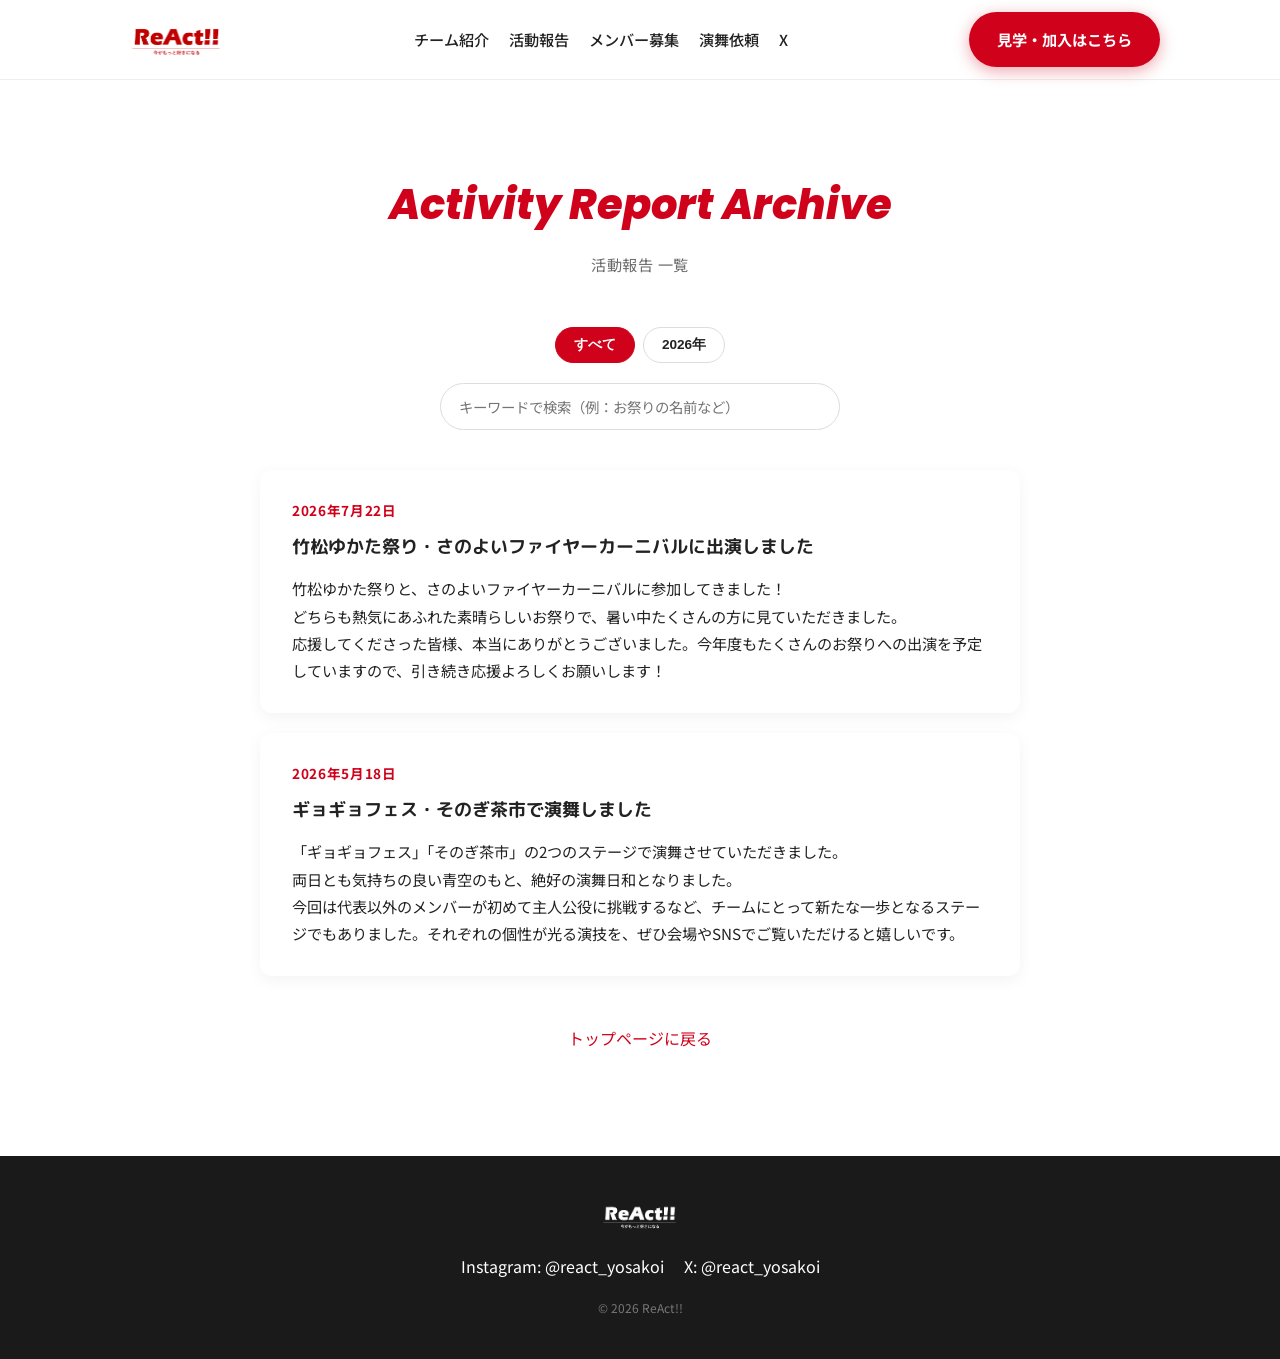
==== activities.html @ b8616d78 "Xのリンクを追加、活動報告を直近3件表示＋一覧ページ（年フィルター・キーワード検索）に対応 Co-Authored-By: Claude Sonnet 5 <noreply@anthropic.com" ====
<!DOCTYPE html>
<html lang="ja">
<head>
<meta charset="UTF-8">
<meta name="viewport" content="width=device-width, initial-scale=1.0">
<title>活動報告一覧 ｜ ReAct!!</title>
<meta name="description" content="よさこいチームReAct!!の活動報告一覧。年ごとの絞り込み・キーワード検索ができます。">

<link rel="preconnect" href="https://fonts.googleapis.com">
<link rel="preconnect" href="https://fonts.gstatic.com" crossorigin>
<link href="https://fonts.googleapis.com/css2?family=M+PLUS+Rounded+1c:wght@700;800&family=Poppins:ital,wght@0,700;0,800;1,800&family=Noto+Sans+JP:wght@400;500;700&display=swap" rel="stylesheet">

<link rel="stylesheet" href="css/style.css">
</head>
<body>

<!-- ==================== ヘッダー ==================== -->
<header class="site-header">
  <div class="container header-inner">
    <a href="index.html" class="logo-link">
      <img src="assets/logo/logo-red-on-white.png" alt="ReAct!! 今がもっと好きになる" class="logo-img">
    </a>
    <nav class="site-nav">
      <a href="index.html#about">チーム紹介</a>
      <a href="index.html#activities">活動報告</a>
      <a href="index.html#join">メンバー募集</a>
      <a href="index.html#contact">演舞依頼</a>
      <a href="https://x.com/react_yosakoi" target="_blank" rel="noopener">X</a>
    </nav>
    <a href="index.html#join" class="btn btn-pill">見学・加入はこちら</a>
  </div>
</header>

<section class="section">
  <div class="container">
    <div class="bi-heading">
      <p class="bi-heading-en">Activity Report Archive</p>
      <p class="bi-heading-ja">活動報告 一覧</p>
    </div>

    <!-- 年フィルター・キーワード検索（中身はjs/main.jsが自動で作ります） -->
    <div class="archive-toolbar">
      <div id="year-filter" class="year-filter"></div>
      <div class="keyword-search-wrap">
        <input type="text" id="keyword-search" class="keyword-search-input" placeholder="キーワードで検索（例：お祭りの名前など）">
      </div>
    </div>

    <div id="blog-archive-list" class="blog-list">
      <!-- ここにjs/main.jsがjs/posts-data.jsの全記事を自動で表示します -->
    </div>

    <p class="archive-back-link">
      <a href="index.html#activities">トップページに戻る</a>
    </p>
  </div>
</section>

<!-- ==================== フッター ==================== -->
<footer class="site-footer">
  <div class="container footer-inner">
    <img src="assets/logo/logo-white-transparent.png" alt="ReAct!! 今がもっと好きになる" class="footer-logo-img">
    <div class="footer-social">
      <a href="https://www.instagram.com/react_yosakoi/" target="_blank" rel="noopener" class="footer-instagram">Instagram: @react_yosakoi</a>
      <a href="https://x.com/react_yosakoi" target="_blank" rel="noopener" class="footer-instagram">X: @react_yosakoi</a>
    </div>
    <p class="footer-copyright">&copy; <span id="year"></span> ReAct!!</p>
  </div>
</footer>

<script src="js/posts-data.js"></script>
<script src="js/main.js"></script>
</body>
</html>
---- css/style.css ----
/* =========================================================
   ReAct!! 公式サイト スタイルシート
   このファイルは見た目（色・余白・フォント等）を決めています。
   文章の変更は index.html を編集してください。
   ========================================================= */

:root {
  --color-primary: #d0021b;      /* チームカラー（赤） */
  --color-primary-dark: #a30115;
  --color-text: #222222;
  --color-text-light: #6b6b6b;
  --color-bg: #ffffff;
  --color-bg-alt: #fbf5f5;
  --color-bg-dark: #0c0505;      /* ダーク演出セクション用 */
  --color-bg-dark-2: #1a0808;
  --font-heading: "M PLUS Rounded 1c", "Noto Sans JP", sans-serif;
  --font-display: "Poppins", "M PLUS Rounded 1c", sans-serif; /* 英字の大見出し用 */
  --font-body: "Noto Sans JP", "Hiragino Kaku Gothic ProN", "Meiryo", sans-serif;
  --max-width: 1080px;
}

* { box-sizing: border-box; }

html { scroll-behavior: smooth; }

body {
  margin: 0;
  font-family: var(--font-body);
  color: var(--color-text);
  background: var(--color-bg);
  line-height: 1.8;
}

img { max-width: 100%; display: block; }

a {
  color: var(--color-primary);
  text-decoration: none;
}
a:hover { text-decoration: underline; }

.container {
  max-width: var(--max-width);
  margin: 0 auto;
  padding: 0 20px;
}

/* ---------- ヘッダー ---------- */
.site-header {
  position: sticky;
  top: 0;
  background: #ffffffee;
  backdrop-filter: blur(6px);
  border-bottom: 1px solid #eee;
  z-index: 100;
}

.header-inner {
  display: flex;
  align-items: center;
  justify-content: space-between;
  padding-top: 12px;
  padding-bottom: 12px;
  flex-wrap: wrap;
  gap: 16px;
}

.logo-link { display: inline-block; }

.logo-img {
  height: 48px;
  width: auto;
  display: block;
}

.site-nav {
  display: flex;
  gap: 20px;
  flex-wrap: wrap;
  flex: 1;
  justify-content: center;
}

.site-nav a {
  color: var(--color-text);
  font-weight: 500;
  font-size: 0.95rem;
}

.site-nav a:hover { color: var(--color-primary); text-decoration: none; }

.btn-pill {
  background: var(--color-primary);
  color: #fff;
  padding: 12px 24px;
  border-radius: 999px;
  font-weight: 700;
  font-size: 0.9rem;
  box-shadow: 0 4px 16px rgba(208, 2, 27, 0.35);
  white-space: nowrap;
}
.btn-pill:hover { text-decoration: none; opacity: 0.9; }

/* ---------- ヒーロー（ダーク演出） ---------- */
.hero-dark {
  position: relative;
  background: radial-gradient(ellipse at center 30%, var(--color-bg-dark-2) 0%, var(--color-bg-dark) 55%, #000 100%);
  color: #fff;
  padding: 120px 0 100px;
  text-align: center;
  overflow: hidden;
}

.hero-glow {
  position: absolute;
  top: 45%;
  left: 50%;
  transform: translate(-50%, -50%);
  width: 640px;
  height: 640px;
  max-width: 140vw;
  max-height: 140vw;
  background: radial-gradient(circle, rgba(208, 2, 27, 0.55) 0%, rgba(208, 2, 27, 0.15) 45%, transparent 70%);
  filter: blur(10px);
  pointer-events: none;
}

.hero-inner {
  position: relative;
  z-index: 1;
}

.hero-eyebrow {
  font-size: 0.9rem;
  letter-spacing: 0.15em;
  opacity: 0.85;
  margin: 0 0 20px;
}

.hero-logo-text {
  font-family: var(--font-display);
  font-style: italic;
  font-weight: 800;
  font-size: clamp(3rem, 12vw, 6.5rem);
  margin: 0 0 20px;
  line-height: 1;
  color: #fff;
  text-shadow: 0 0 24px rgba(208, 2, 27, 0.9), 0 0 60px rgba(208, 2, 27, 0.5);
}

.hero-logo-bang { color: #fff; }

.hero-tagline {
  font-size: 1.1rem;
  letter-spacing: 0.3em;
  margin: 0 0 40px;
  opacity: 0.95;
}

.hero-buttons {
  display: flex;
  gap: 16px;
  justify-content: center;
  flex-wrap: wrap;
}

.hero-scroll {
  position: relative;
  z-index: 1;
  text-align: center;
  font-size: 0.7rem;
  letter-spacing: 0.2em;
  color: #999;
  margin: 48px 0 0;
}

.btn {
  display: inline-block;
  padding: 14px 28px;
  border-radius: 999px;
  font-weight: 700;
  font-size: 0.95rem;
  transition: transform 0.15s ease, opacity 0.15s ease;
}
.btn:hover { transform: translateY(-2px); text-decoration: none; }

.btn-primary {
  background: var(--color-primary);
  color: #fff;
}

.btn-outline {
  border: 2px solid #fff;
  color: #fff;
}

.btn-light {
  background: #fff;
  color: var(--color-primary);
}

.btn-outline-light {
  border: 2px solid #fff;
  color: #fff;
}

.btn-outline-dark {
  border: 2px solid var(--color-primary);
  color: var(--color-primary);
}

/* ---------- セクション共通 ---------- */
.section {
  padding: 88px 0;
}

.section-alt {
  background: var(--color-bg-alt);
}

.section-dark {
  background: radial-gradient(ellipse at center, var(--color-bg-dark-2) 0%, var(--color-bg-dark) 70%);
  color: #fff;
}

/* 英字＋日本語の2段見出し */
.bi-heading {
  text-align: center;
  margin: 0 0 48px;
}

.bi-heading-en {
  font-family: var(--font-display);
  font-style: italic;
  font-weight: 800;
  font-size: clamp(1.8rem, 5vw, 2.6rem);
  color: var(--color-primary);
  margin: 0 0 8px;
}

.bi-heading-ja {
  font-size: 0.95rem;
  color: var(--color-text-light);
  letter-spacing: 0.05em;
  margin: 0;
}

.bi-heading-light .bi-heading-en { color: #fff; }
.bi-heading-light .bi-heading-ja { color: #bbb; }

.section-lead {
  text-align: center;
  color: var(--color-text-light);
  margin: 0 0 40px;
}

/* ---------- チーム紹介 ---------- */
.about-content {
  max-width: 720px;
  margin: 0 auto;
}

.about-facts {
  margin-top: 32px;
  display: grid;
  grid-template-columns: 1fr 1fr;
  gap: 16px 24px;
}

.about-fact dt {
  font-weight: 700;
  color: var(--color-primary);
  font-size: 0.85rem;
  margin-bottom: 4px;
}

.about-fact dd {
  margin: 0;
}

/* ---------- なぜReAct!!なのか ---------- */
.why-name {
  margin-top: 64px;
  padding-top: 56px;
  border-top: 1px solid #eee;
}

.why-name-eyebrow {
  text-align: center;
  font-size: 0.85rem;
  color: var(--color-text-light);
  letter-spacing: 0.1em;
  margin: 0 0 4px;
}

.why-name-title {
  font-family: var(--font-heading);
  font-size: 1.4rem;
  color: var(--color-text);
  text-align: center;
  margin: 0 0 32px;
}

.why-name-grid {
  display: grid;
  grid-template-columns: repeat(auto-fit, minmax(240px, 1fr));
  gap: 24px;
  max-width: 960px;
  margin: 0 auto;
}

.why-name-item {
  background: var(--color-bg-alt);
  border-radius: 12px;
  padding: 24px;
  text-align: center;
}

.why-name-number {
  display: inline-block;
  font-family: var(--font-heading);
  font-size: 1.4rem;
  color: var(--color-primary);
  margin-bottom: 8px;
}

.why-name-item h4 {
  font-family: var(--font-heading);
  margin: 0 0 10px;
  font-size: 1.05rem;
}

.why-name-item p {
  margin: 0;
  font-size: 0.9rem;
  color: var(--color-text-light);
}

/* ---------- Vision ---------- */
.vision-card {
  max-width: 800px;
  margin: 0 auto;
  background: rgba(255, 255, 255, 0.04);
  border: 1px solid rgba(255, 255, 255, 0.12);
  border-radius: 16px;
  padding: 48px 40px;
  text-align: center;
}

.vision-headline {
  font-family: var(--font-heading);
  font-size: clamp(1.4rem, 4vw, 2rem);
  font-weight: 800;
  margin: 0 0 24px;
  line-height: 1.5;
}

.vision-highlight {
  color: var(--color-primary);
  text-decoration: underline;
  text-decoration-thickness: 3px;
  text-underline-offset: 4px;
}

.vision-body {
  color: #ccc;
  margin: 0;
  font-size: 0.95rem;
}

/* ---------- Information（活動情報カード） ---------- */
.info-cards {
  display: grid;
  grid-template-columns: repeat(auto-fit, minmax(260px, 1fr));
  gap: 24px;
}

.info-card {
  background: #fff;
  border-left: 4px solid var(--color-primary);
  border-radius: 10px;
  box-shadow: 0 4px 16px rgba(0, 0, 0, 0.06);
  padding: 24px 28px;
}

.info-card h4 {
  margin: 0 0 16px;
  font-family: var(--font-heading);
  color: var(--color-text);
}

.info-card-list {
  list-style: none;
  padding: 0;
  margin: 0;
  display: flex;
  flex-direction: column;
  gap: 10px;
}

.info-card-list li {
  display: flex;
  align-items: baseline;
  justify-content: space-between;
  gap: 12px;
}

.info-tag {
  color: var(--color-text-light);
  font-size: 0.85rem;
}

.info-value {
  font-weight: 700;
  color: var(--color-primary);
}

.info-card-list-text li {
  display: list-item;
  list-style: disc;
  margin-left: 1.1em;
  justify-content: flex-start;
  color: var(--color-text);
  font-size: 0.92rem;
}

.info-card-note {
  margin: 14px 0 0;
  font-size: 0.75rem;
  color: var(--color-text-light);
}

/* ---------- 活動報告（ブログ） ---------- */
.blog-list {
  display: grid;
  gap: 20px;
  max-width: 760px;
  margin: 0 auto;
}

.blog-post {
  background: #fff;
  border-radius: 12px;
  padding: 28px 32px;
  box-shadow: 0 4px 16px rgba(0, 0, 0, 0.05);
}

.blog-post-date {
  color: var(--color-primary);
  font-weight: 700;
  font-size: 0.85rem;
  margin: 0 0 8px;
  letter-spacing: 0.05em;
}

.blog-post-title {
  font-family: var(--font-heading);
  margin: 0 0 12px;
  font-size: 1.15rem;
}

.blog-post-body {
  margin: 0;
  color: var(--color-text);
  font-size: 0.95rem;
}

.blog-empty {
  text-align: center;
  color: var(--color-text-light);
}

/* ---------- 活動報告 一覧ページ（フィルター・検索） ---------- */
.archive-toolbar {
  max-width: 760px;
  margin: 0 auto 40px;
  display: flex;
  flex-direction: column;
  gap: 20px;
}

.year-filter {
  display: flex;
  flex-wrap: wrap;
  gap: 8px;
  justify-content: center;
}

.year-filter-btn {
  border: 1px solid #ddd;
  background: #fff;
  color: var(--color-text);
  border-radius: 999px;
  padding: 8px 18px;
  font-size: 0.85rem;
  font-weight: 600;
  cursor: pointer;
  transition: background 0.15s ease, color 0.15s ease, border-color 0.15s ease;
}

.year-filter-btn:hover {
  border-color: var(--color-primary);
}

.year-filter-btn.is-active {
  background: var(--color-primary);
  border-color: var(--color-primary);
  color: #fff;
}

.keyword-search-wrap {
  max-width: 400px;
  margin: 0 auto;
  width: 100%;
}

.keyword-search-input {
  width: 100%;
  padding: 12px 18px;
  border-radius: 999px;
  border: 1px solid #ddd;
  font-size: 0.9rem;
  font-family: var(--font-body);
}

.keyword-search-input:focus {
  outline: none;
  border-color: var(--color-primary);
}

.archive-back-link {
  text-align: center;
  margin-top: 48px;
}

.activity-more {
  text-align: center;
  margin-top: 40px;
}

/* ---------- メンバー募集 ---------- */
.join-section {
  background: linear-gradient(160deg, var(--color-primary-dark) 0%, var(--color-primary) 100%);
  color: #fff;
  text-align: center;
}

.join-lead {
  max-width: 640px;
  margin: 0 auto 32px;
}

.join-highlights {
  list-style: none;
  padding: 0;
  margin: 0 auto 36px;
  max-width: 480px;
  display: flex;
  flex-direction: column;
  gap: 12px;
}

.join-highlights li {
  background: rgba(255, 255, 255, 0.12);
  border-radius: 8px;
  padding: 12px 20px;
  font-size: 0.92rem;
}

.join-buttons {
  display: flex;
  gap: 16px;
  justify-content: center;
  flex-wrap: wrap;
  margin-bottom: 16px;
}

.join-note {
  font-size: 0.85rem;
  opacity: 0.9;
}

/* ---------- 演舞依頼・お問い合わせ ---------- */
.contact-lead {
  text-align: center;
  max-width: 640px;
  margin: 0 auto 40px;
  color: var(--color-text-light);
}

.contact-form-wrap {
  max-width: 720px;
  margin: 0 auto 32px;
  background: var(--color-bg-alt);
  border: 2px dashed #e3c9cc;
  border-radius: 12px;
  min-height: 160px;
  display: flex;
  align-items: center;
  justify-content: center;
  padding: 32px;
  text-align: center;
}

.contact-form-wrap iframe {
  width: 100%;
  min-height: 900px;
  border: none;
  border-radius: 8px;
}

.contact-form-placeholder {
  color: var(--color-text-light);
  margin: 0;
  font-size: 0.9rem;
}

.contact-buttons {
  text-align: center;
}

/* ---------- フッター ---------- */
.site-footer {
  background: #1a1a1a;
  color: #ccc;
  padding: 40px 0;
  text-align: center;
}

.footer-logo-img {
  height: 40px;
  width: auto;
  margin: 0 auto 16px;
}

.footer-social {
  display: flex;
  gap: 20px;
  justify-content: center;
  flex-wrap: wrap;
  margin-bottom: 16px;
}

.footer-instagram {
  display: inline-block;
  color: #fff;
  margin-bottom: 0;
}

.footer-copyright {
  font-size: 0.75rem;
  color: #777;
  margin: 0;
}

/* ---------- レスポンシブ（スマホ） ---------- */
@media (max-width: 600px) {
  .header-inner { justify-content: center; text-align: center; }
  .site-nav { justify-content: center; order: 3; flex-basis: 100%; }
  .btn-pill { order: 2; }
  .about-facts { grid-template-columns: 1fr; }
  .hero-dark { padding: 88px 0 64px; }
  .section { padding: 64px 0; }
  .vision-card { padding: 32px 24px; }
}
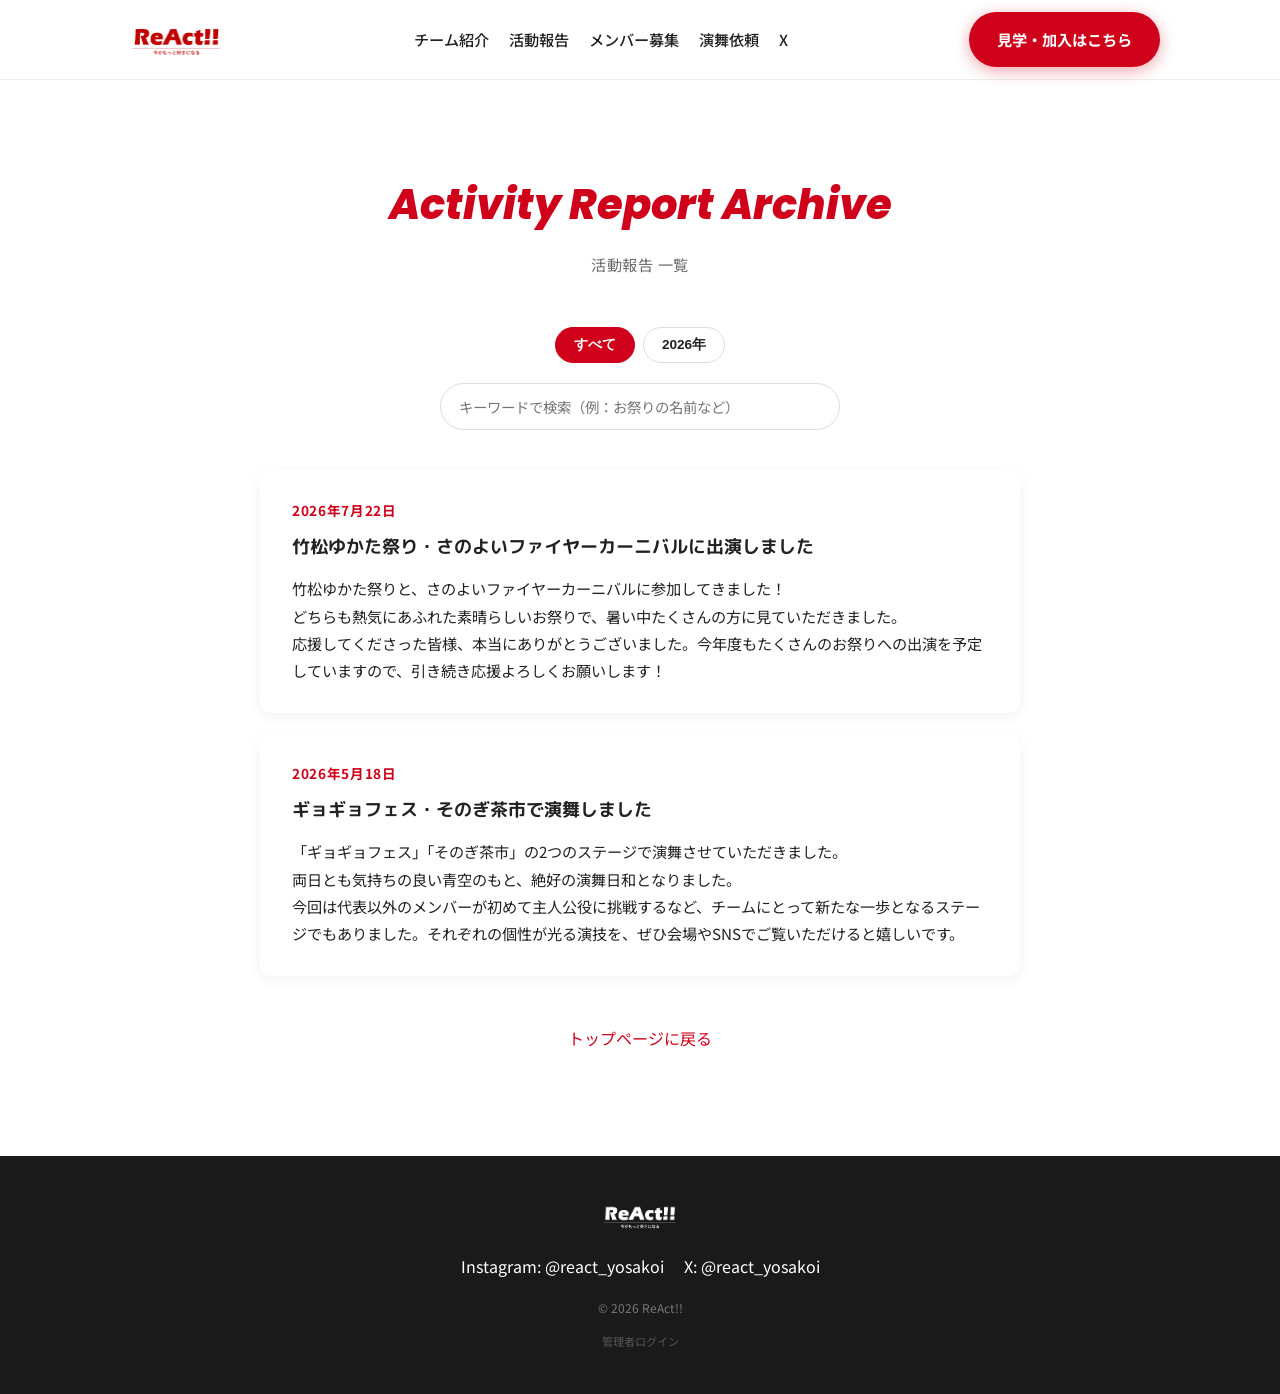
==== commit 5421f49d: "管理者ページ（admin.html）を追加：GitHubトークンでログインし、フォームからブログを投稿できる仕組み Co-Authored-By: Claude Sonnet 5 <noreply@a" ====
--- a/activities.html
+++ b/activities.html
@@ -65,10 +65,10 @@
       <a href="https://x.com/react_yosakoi" target="_blank" rel="noopener" class="footer-instagram">X: @react_yosakoi</a>
     </div>
     <p class="footer-copyright">&copy; <span id="year"></span> ReAct!!</p>
+    <a href="admin.html" class="footer-admin-link">管理者ログイン</a>
   </div>
 </footer>
 
-<script src="js/posts-data.js"></script>
 <script src="js/main.js"></script>
 </body>
 </html>
--- a/css/style.css
+++ b/css/style.css
@@ -441,8 +441,18 @@
 .blog-post {
   background: #fff;
   border-radius: 12px;
+  overflow: hidden;
+  box-shadow: 0 4px 16px rgba(0, 0, 0, 0.05);
+}
+
+.blog-post-image {
+  width: 100%;
+  max-height: 360px;
+  object-fit: cover;
+}
+
+.blog-post-content {
   padding: 28px 32px;
-  box-shadow: 0 4px 16px rgba(0, 0, 0, 0.05);
 }
 
 .blog-post-date {
@@ -653,6 +663,14 @@
   margin: 0;
 }
 
+.footer-admin-link {
+  display: inline-block;
+  margin-top: 12px;
+  font-size: 0.7rem;
+  color: #555;
+}
+.footer-admin-link:hover { color: #999; }
+
 /* ---------- レスポンシブ（スマホ） ---------- */
 @media (max-width: 600px) {
   .header-inner { justify-content: center; text-align: center; }
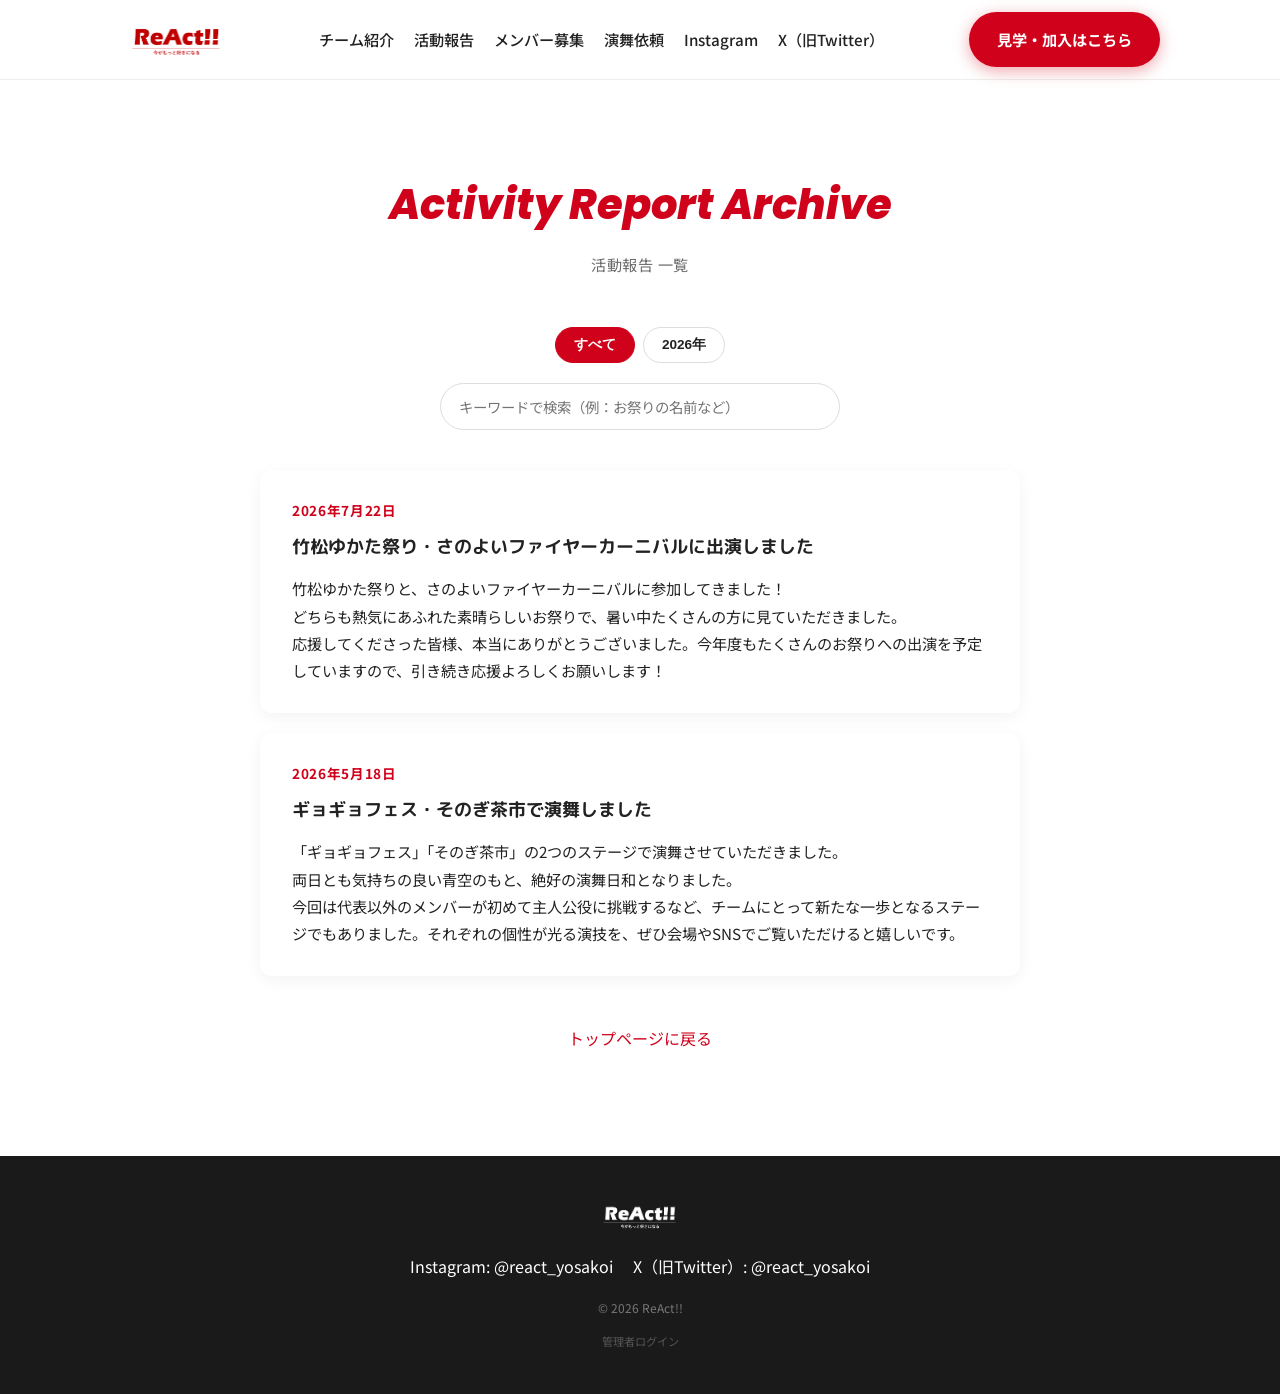
==== commit 26efbdd7: "InstagramとX（旧Twitter）を全箇所（ヘッダー・SNS欄・フッター）で両方表記に統一 Co-Authored-By: Claude Sonnet 5 <noreply@anthropic" ====
--- a/activities.html
+++ b/activities.html
@@ -25,7 +25,8 @@
       <a href="index.html#activities">活動報告</a>
       <a href="index.html#join">メンバー募集</a>
       <a href="index.html#contact">演舞依頼</a>
-      <a href="https://x.com/react_yosakoi" target="_blank" rel="noopener">X</a>
+      <a href="https://www.instagram.com/react_yosakoi/" target="_blank" rel="noopener">Instagram</a>
+      <a href="https://x.com/react_yosakoi" target="_blank" rel="noopener">X（旧Twitter）</a>
     </nav>
     <a href="index.html#join" class="btn btn-pill">見学・加入はこちら</a>
   </div>
@@ -62,7 +63,7 @@
     <img src="assets/logo/logo-white-transparent.png" alt="ReAct!! 今がもっと好きになる" class="footer-logo-img">
     <div class="footer-social">
       <a href="https://www.instagram.com/react_yosakoi/" target="_blank" rel="noopener" class="footer-instagram">Instagram: @react_yosakoi</a>
-      <a href="https://x.com/react_yosakoi" target="_blank" rel="noopener" class="footer-instagram">X: @react_yosakoi</a>
+      <a href="https://x.com/react_yosakoi" target="_blank" rel="noopener" class="footer-instagram">X（旧Twitter）: @react_yosakoi</a>
     </div>
     <p class="footer-copyright">&copy; <span id="year"></span> ReAct!!</p>
     <a href="admin.html" class="footer-admin-link">管理者ログイン</a>
